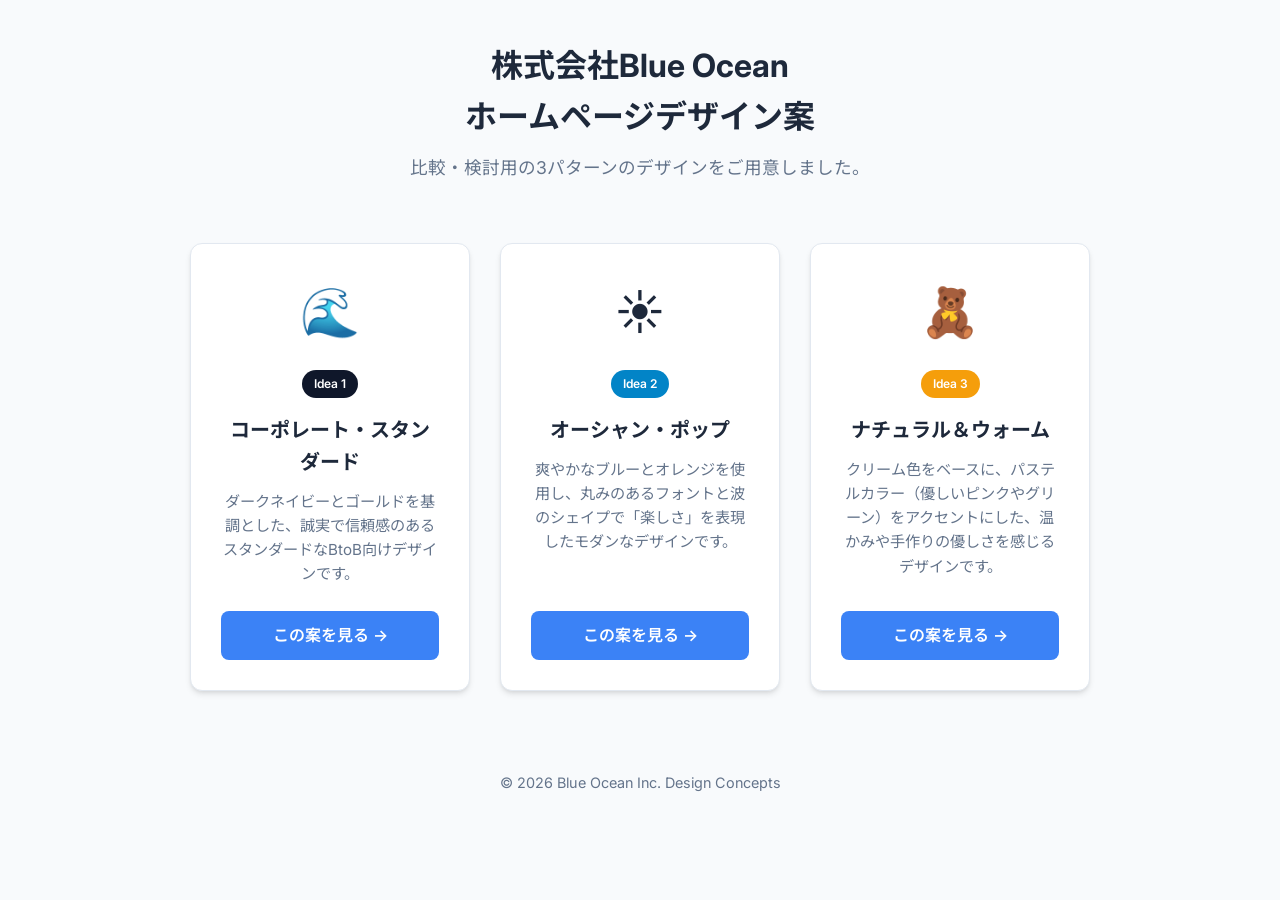
==== index.html @ 71fb593a "Initial commit" ====
<!DOCTYPE html>
<html lang="ja">

<head>
    <meta charset="UTF-8">
    <meta name="viewport" content="width=device-width, initial-scale=1.0">
    <title>株式会社Blue Ocean ホームページデザイン案</title>
    <link rel="preconnect" href="https://fonts.googleapis.com">
    <link rel="preconnect" href="https://fonts.gstatic.com" crossorigin>
    <link
        href="https://fonts.googleapis.com/css2?family=Inter:wght@400;600;700&family=Noto+Sans+JP:wght@400;600;700&display=swap"
        rel="stylesheet">
    <style>
        :root {
            --primary: #1e293b;
            --secondary: #64748b;
            --accent: #3b82f6;
            --bg: #f8fafc;
            --card-bg: #ffffff;
        }

        * {
            box-sizing: border-box;
            margin: 0;
            padding: 0;
        }

        body {
            font-family: 'Inter', 'Noto Sans JP', sans-serif;
            background-color: var(--bg);
            color: var(--primary);
            line-height: 1.6;
            padding: 40px 20px;
        }

        .container {
            max-width: 900px;
            margin: 0 auto;
        }

        header {
            text-align: center;
            margin-bottom: 60px;
        }

        h1 {
            font-size: 2rem;
            font-weight: 700;
            color: var(--primary);
            margin-bottom: 12px;
        }

        p.subtitle {
            color: var(--secondary);
            font-size: 1.1rem;
        }

        .grid {
            display: grid;
            grid-template-columns: repeat(auto-fit, minmax(280px, 1fr));
            gap: 30px;
        }

        .card {
            background: var(--card-bg);
            border-radius: 12px;
            padding: 30px;
            text-align: center;
            box-shadow: 0 4px 6px -1px rgba(0, 0, 0, 0.1), 0 2px 4px -2px rgba(0, 0, 0, 0.1);
            transition: transform 0.2s, box-shadow 0.2s;
            border: 1px solid #e2e8f0;
            display: flex;
            flex-direction: column;
            height: 100%;
        }

        .card:hover {
            transform: translateY(-5px);
            box-shadow: 0 10px 15px -3px rgba(0, 0, 0, 0.1), 0 4px 6px -4px rgba(0, 0, 0, 0.1);
            border-color: #cbd5e1;
        }

        .card-icon {
            font-size: 3rem;
            margin-bottom: 20px;
        }

        .card-title {
            font-size: 1.25rem;
            font-weight: 700;
            margin-bottom: 12px;
        }

        .card-desc {
            color: var(--secondary);
            font-size: 0.95rem;
            margin-bottom: 24px;
            flex-grow: 1;
        }

        .btn {
            display: inline-block;
            width: 100%;
            background-color: var(--accent);
            color: white;
            text-decoration: none;
            padding: 12px 20px;
            border-radius: 8px;
            font-weight: 600;
            transition: background-color 0.2s;
        }

        .btn:hover {
            background-color: #2563eb;
        }

        .badge {
            display: inline-block;
            padding: 4px 12px;
            border-radius: 100px;
            font-size: 0.75rem;
            font-weight: 600;
            color: white;
            margin-bottom: 16px;
        }

        .badge-idea1 {
            background-color: #0f172a;
        }

        .badge-idea2 {
            background-color: #0284c7;
        }

        .badge-idea3 {
            background-color: #f59e0b;
        }

        footer {
            text-align: center;
            margin-top: 80px;
            color: var(--secondary);
            font-size: 0.9rem;
        }
    </style>
</head>

<body>

    <div class="container">
        <header>
            <h1>株式会社Blue Ocean<br>ホームページデザイン案</h1>
            <p class="subtitle">比較・検討用の3パターンのデザインをご用意しました。</p>
        </header>

        <div class="grid">
            <!-- Idea 1 -->
            <div class="card">
                <div class="card-icon">🌊</div>
                <div><span class="badge badge-idea1">Idea 1</span></div>
                <h2 class="card-title">コーポレート・スタンダード</h2>
                <p class="card-desc">ダークネイビーとゴールドを基調とした、誠実で信頼感のあるスタンダードなBtoB向けデザインです。</p>
                <a href="idea1/index.html" class="btn" target="_blank" rel="noopener noreferrer">この案を見る &rarr;</a>
            </div>

            <!-- Idea 2 -->
            <div class="card">
                <div class="card-icon">☀️</div>
                <div><span class="badge badge-idea2">Idea 2</span></div>
                <h2 class="card-title">オーシャン・ポップ</h2>
                <p class="card-desc">爽やかなブルーとオレンジを使用し、丸みのあるフォントと波のシェイプで「楽しさ」を表現したモダンなデザインです。</p>
                <a href="idea2/index.html" class="btn" target="_blank" rel="noopener noreferrer">この案を見る &rarr;</a>
            </div>

            <!-- Idea 3 -->
            <div class="card">
                <div class="card-icon">🧸</div>
                <div><span class="badge badge-idea3">Idea 3</span></div>
                <h2 class="card-title">ナチュラル＆ウォーム</h2>
                <p class="card-desc">クリーム色をベースに、パステルカラー（優しいピンクやグリーン）をアクセントにした、温かみや手作りの優しさを感じるデザインです。</p>
                <a href="idea3/index.html" class="btn" target="_blank" rel="noopener noreferrer">この案を見る &rarr;</a>
            </div>
        </div>

        <footer>
            <p>&copy; 2026 Blue Ocean Inc. Design Concepts</p>
        </footer>
    </div>

</body>

</html>
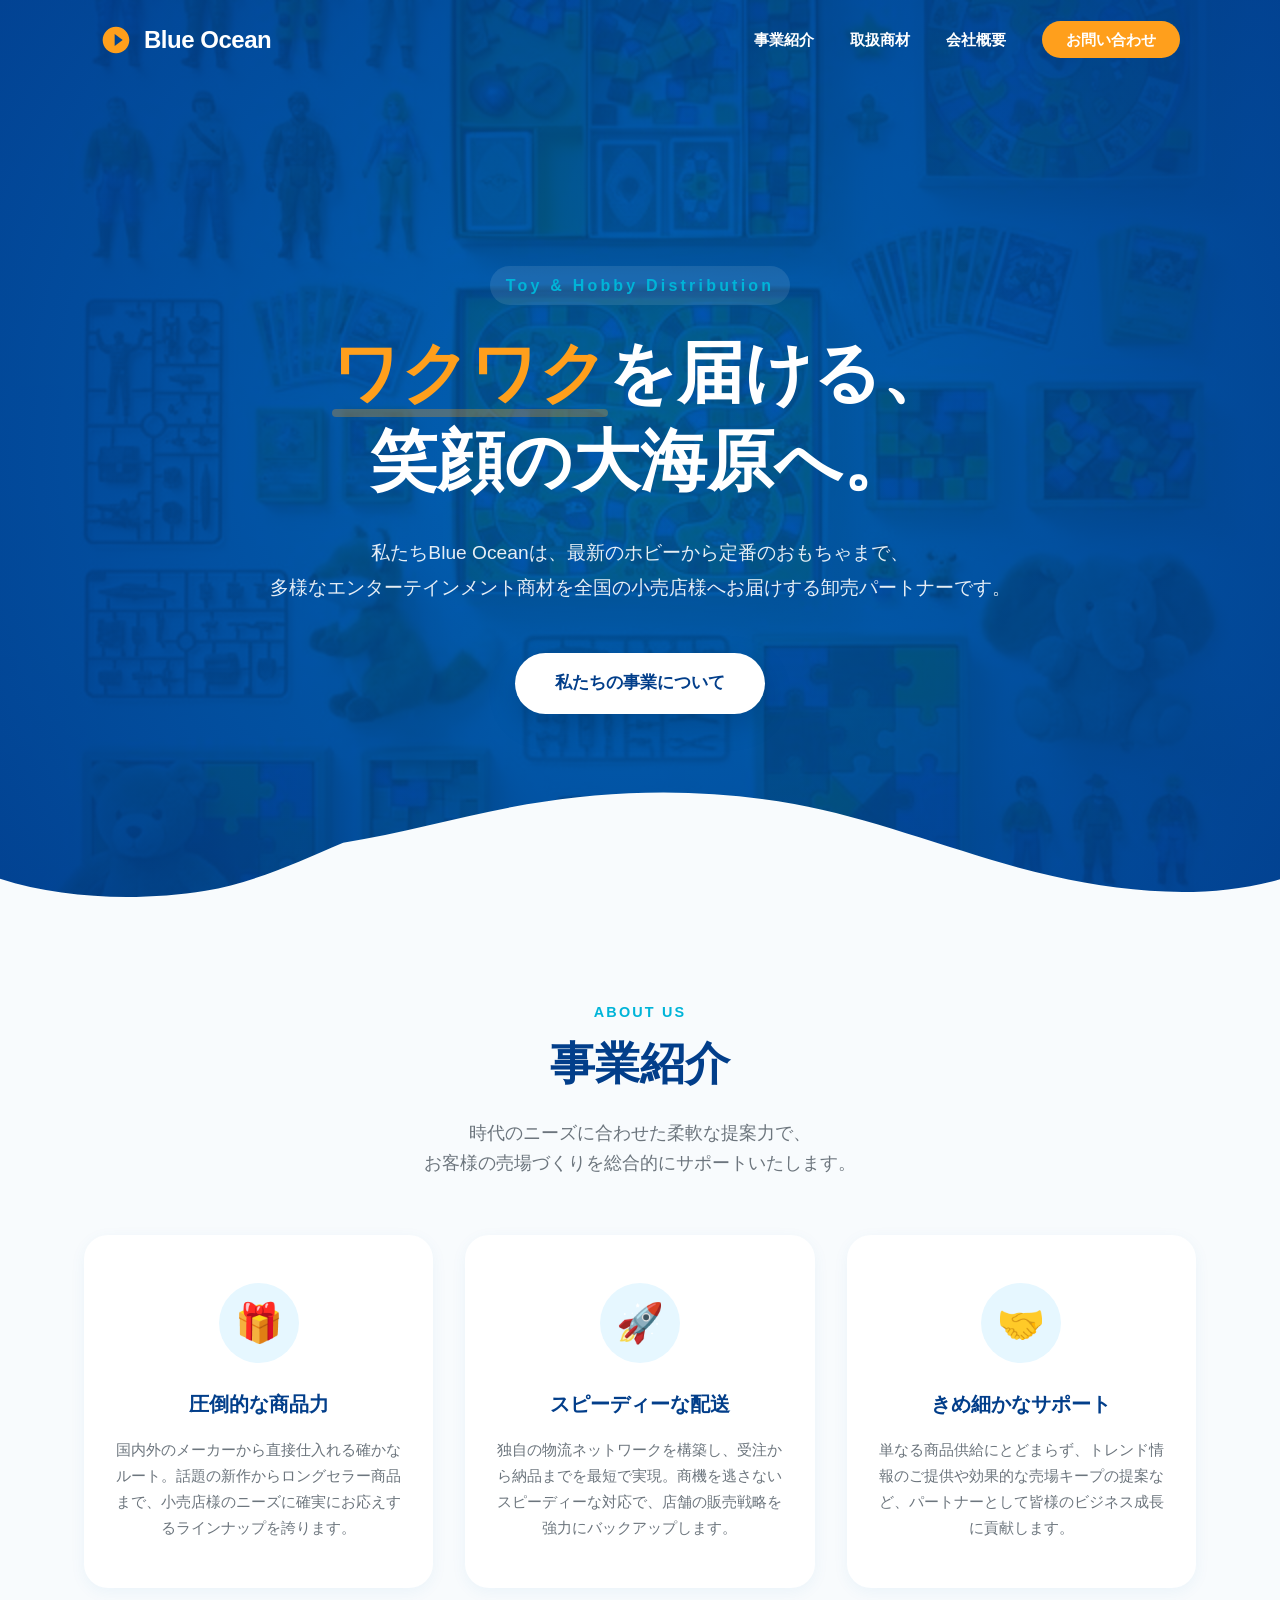
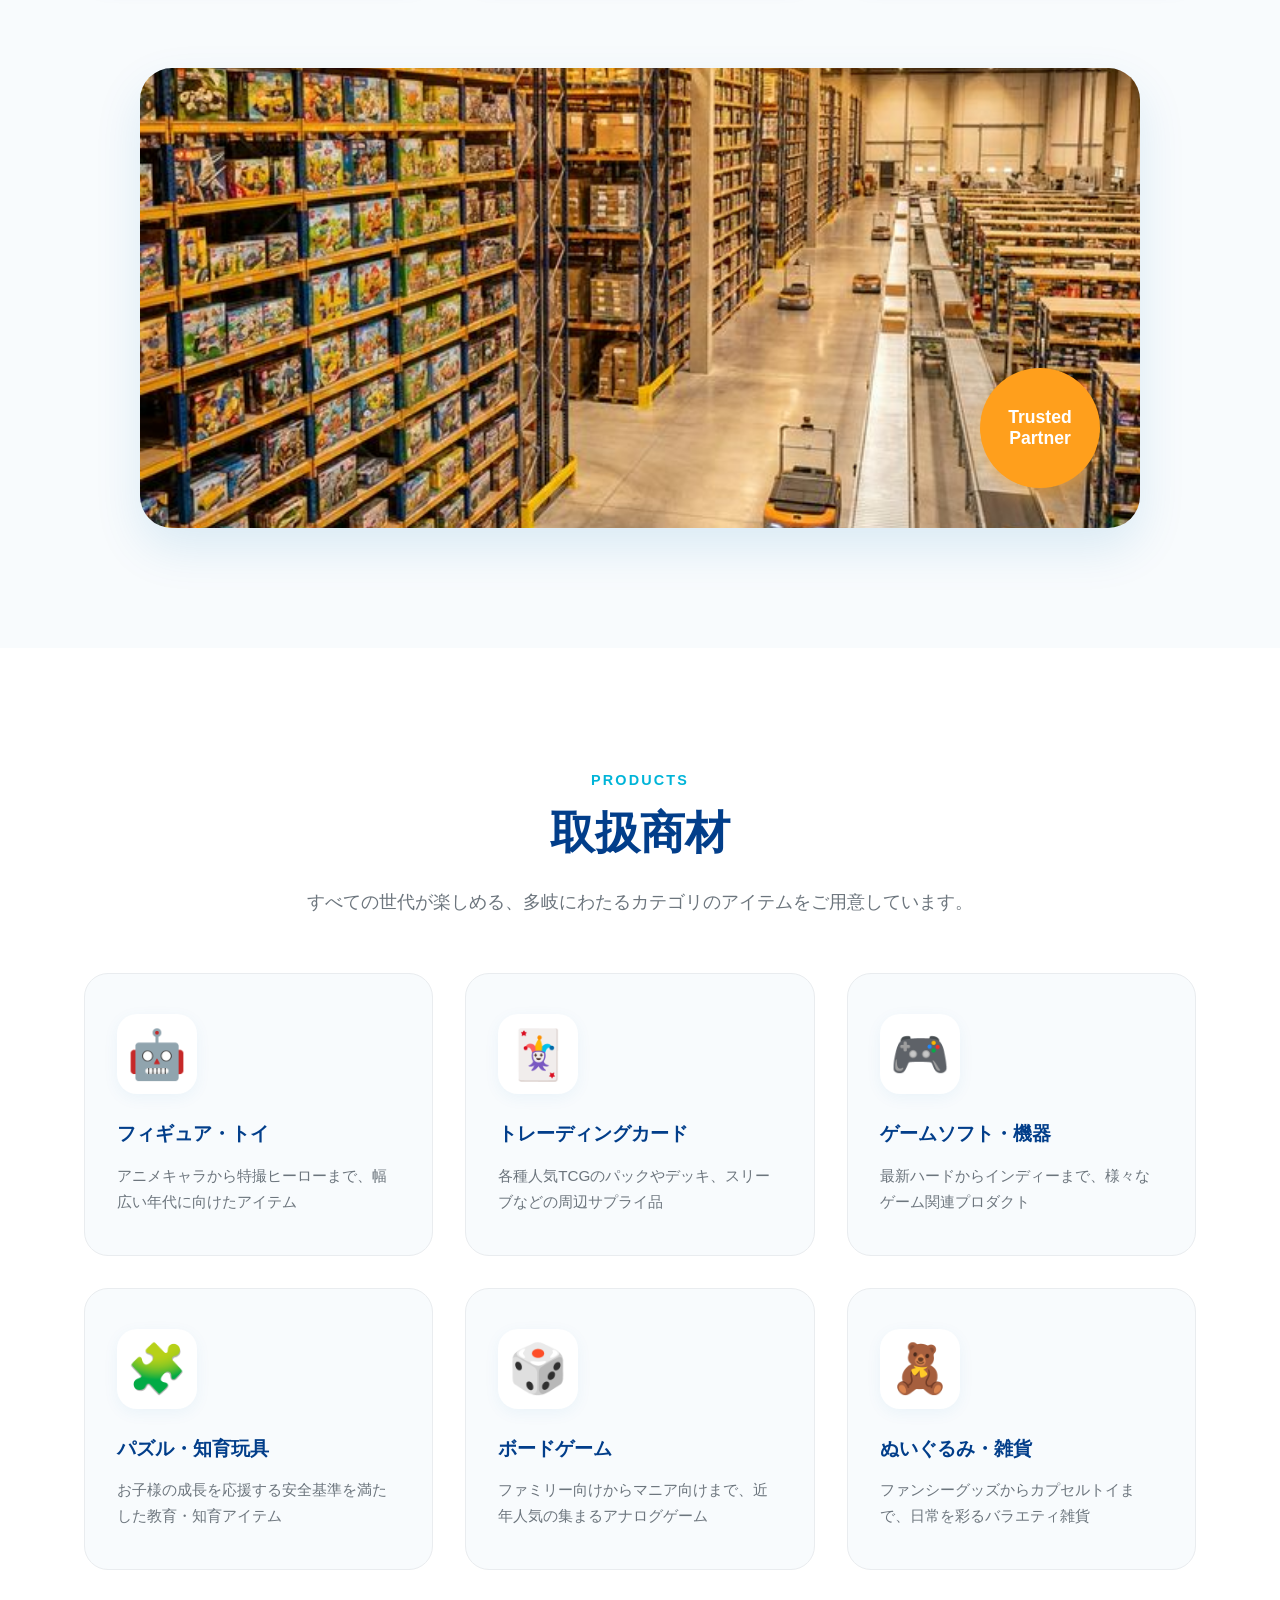
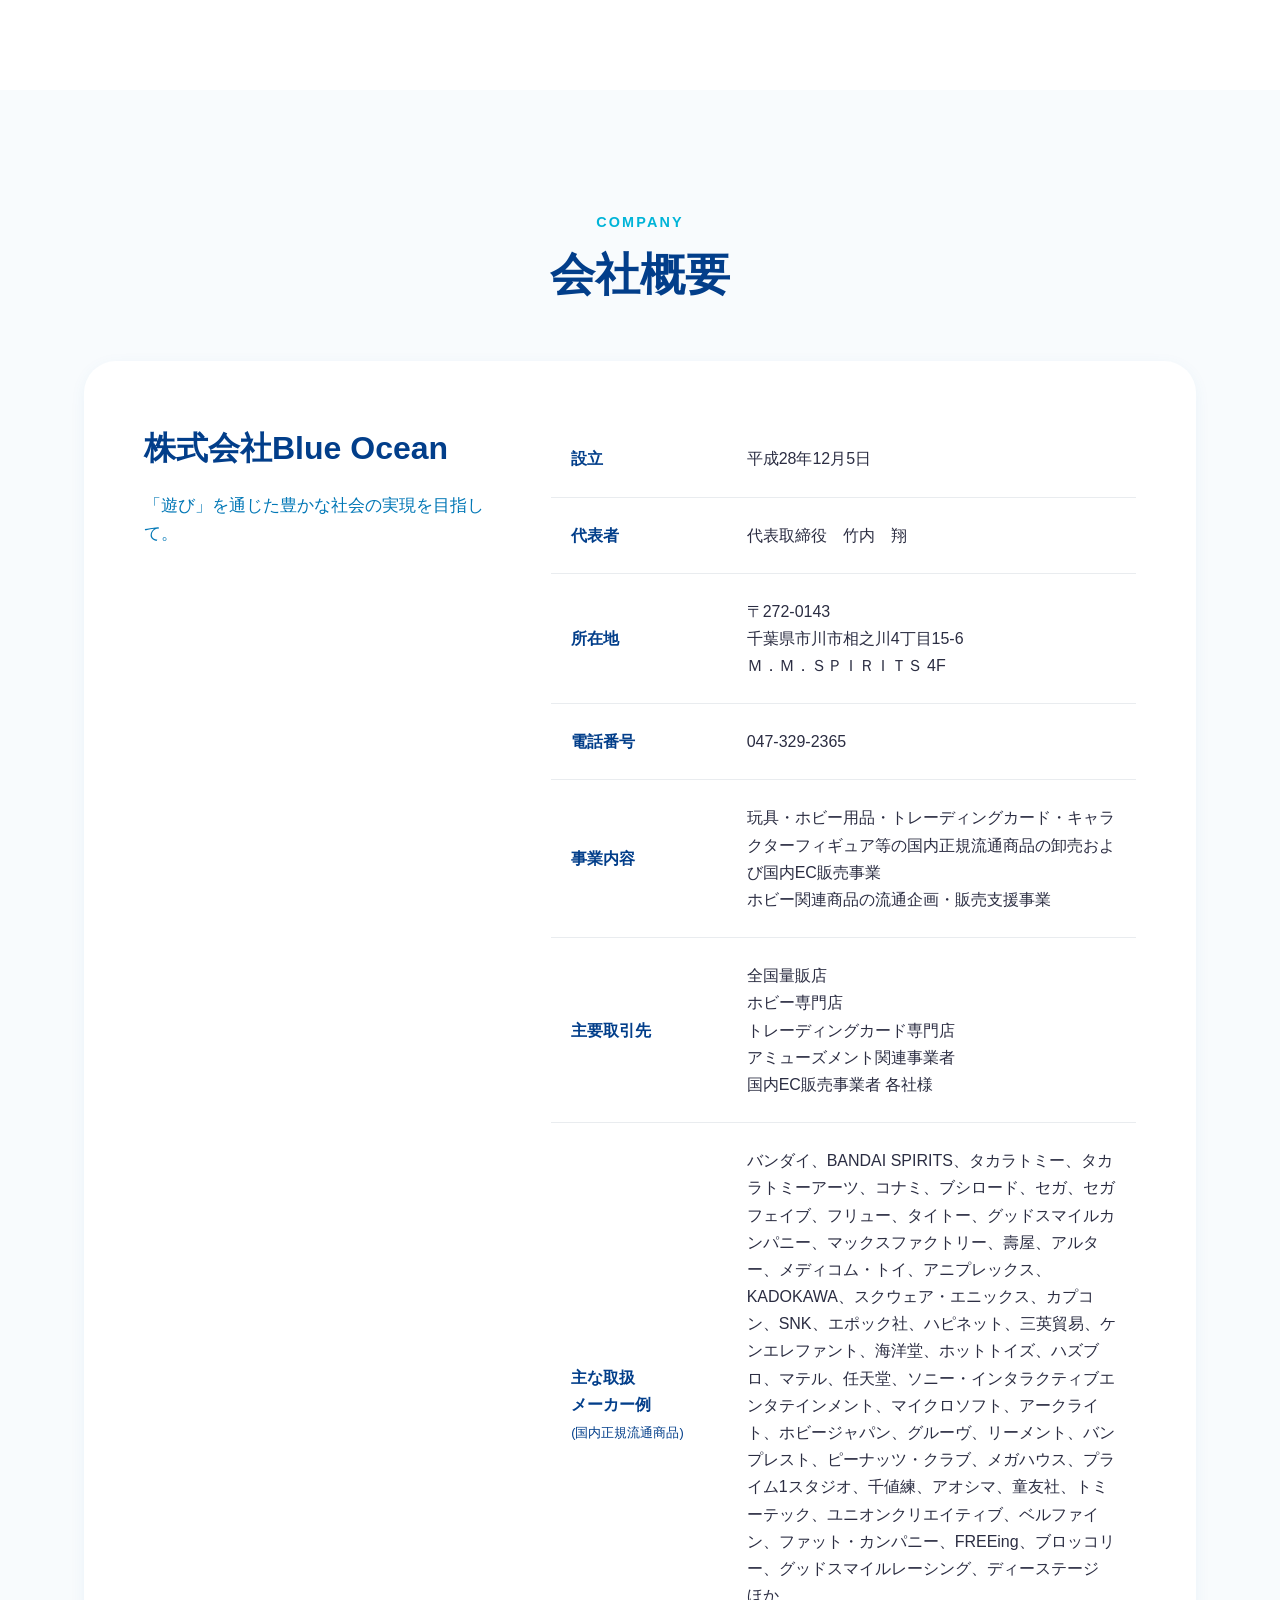
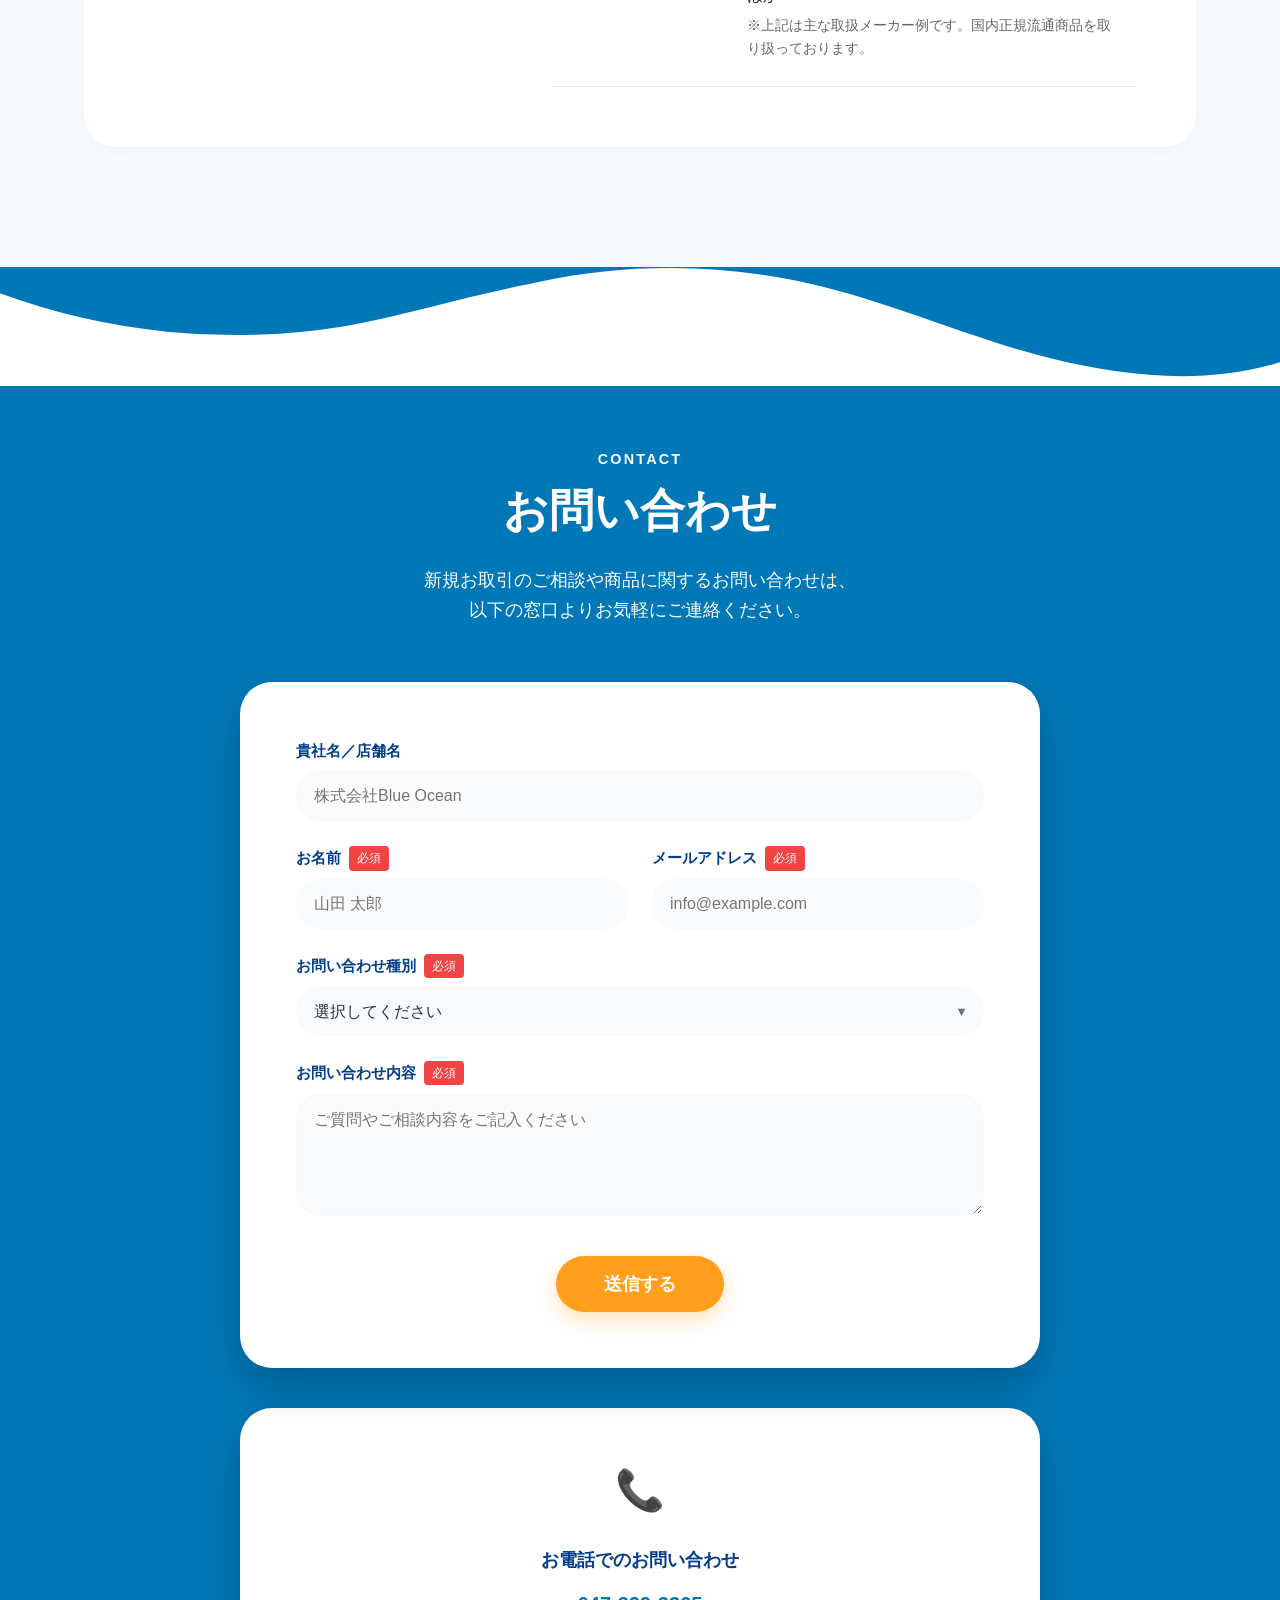
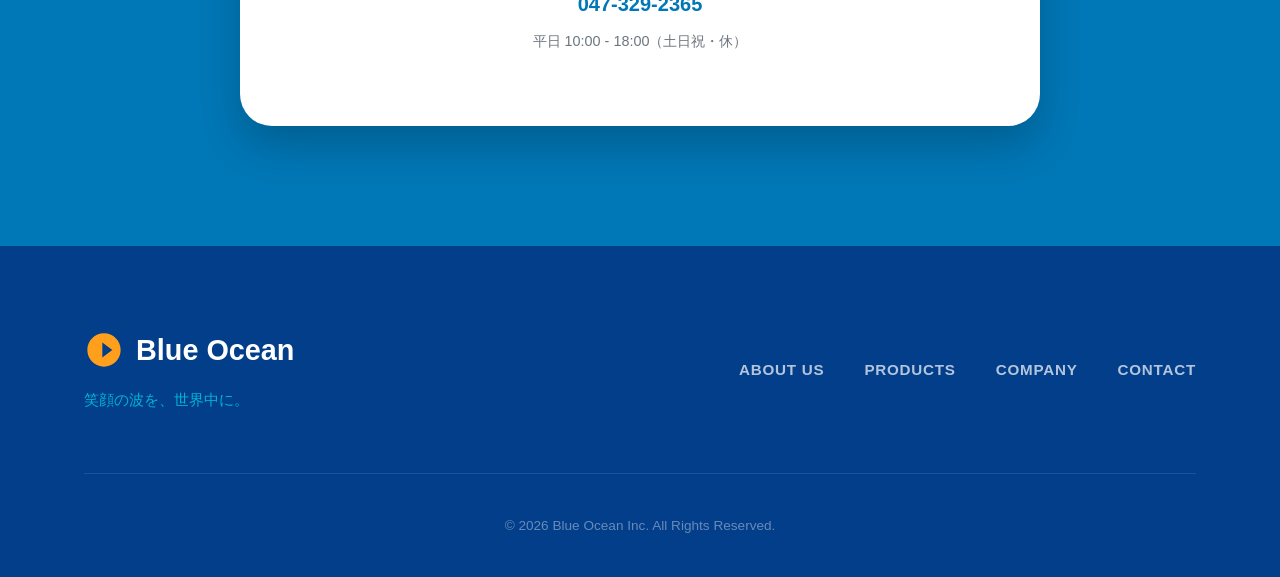
==== commit 491f4e9b: "Update homepage with idea2 design, company info, contact form, and SEO" ====
--- a/index.html
+++ b/index.html
@@ -4,188 +4,453 @@
 <head>
     <meta charset="UTF-8">
     <meta name="viewport" content="width=device-width, initial-scale=1.0">
-    <title>株式会社Blue Ocean ホームページデザイン案</title>
+    <title>株式会社Blue Ocean｜おもちゃ・ホビー・トレーディングカードの卸売事業</title>
+    <meta name="description"
+        content="株式会社Blue Oceanはおもちゃ、ホビー用品、キャラクターフィギュア、トレーディングカードの国内正規流通商品の卸売およびEC販売事業を展開しています。全国の量販店・専門店様へ多種多様なエンターテインメント商材をお届けします。">
+    <!-- OGP Tags -->
+    <meta property="og:title" content="株式会社Blue Ocean｜おもちゃ・ホビー商材の卸売">
+    <meta property="og:description" content="おもちゃ・ホビー・トレーディングカードの国内正規流通商品の卸売およびEC販売事業を展開。全国のお客様へ多様なエンタメ商材をお届けします。">
+    <meta property="og:type" content="website">
+    <meta property="og:url" content="https://www.blueocean-toy.co.jp/">
+    <meta property="og:image" content="https://www.blueocean-toy.co.jp/images/ogp-image.jpg">
+    <meta property="og:site_name" content="株式会社Blue Ocean">
+    <!-- Twitter Card -->
+    <meta name="twitter:card" content="summary_large_image">
+    <!-- Favicon -->
+    <link rel="icon" href="/favicon.ico">
+    <link rel="apple-touch-icon" href="/apple-touch-icon.png">
     <link rel="preconnect" href="https://fonts.googleapis.com">
     <link rel="preconnect" href="https://fonts.gstatic.com" crossorigin>
     <link
-        href="https://fonts.googleapis.com/css2?family=Inter:wght@400;600;700&family=Noto+Sans+JP:wght@400;600;700&display=swap"
+        href="https://fonts.googleapis.com/css2?family=M+PLUS+Rounded+1c:wght@400;500;700;800&family=Quicksand:wght@500;600;700&display=swap"
         rel="stylesheet">
-    <style>
-        :root {
-            --primary: #1e293b;
-            --secondary: #64748b;
-            --accent: #3b82f6;
-            --bg: #f8fafc;
-            --card-bg: #ffffff;
-        }
-
-        * {
-            box-sizing: border-box;
-            margin: 0;
-            padding: 0;
-        }
-
-        body {
-            font-family: 'Inter', 'Noto Sans JP', sans-serif;
-            background-color: var(--bg);
-            color: var(--primary);
-            line-height: 1.6;
-            padding: 40px 20px;
-        }
-
-        .container {
-            max-width: 900px;
-            margin: 0 auto;
-        }
-
-        header {
-            text-align: center;
-            margin-bottom: 60px;
-        }
-
-        h1 {
-            font-size: 2rem;
-            font-weight: 700;
-            color: var(--primary);
-            margin-bottom: 12px;
-        }
-
-        p.subtitle {
-            color: var(--secondary);
-            font-size: 1.1rem;
-        }
-
-        .grid {
-            display: grid;
-            grid-template-columns: repeat(auto-fit, minmax(280px, 1fr));
-            gap: 30px;
-        }
-
-        .card {
-            background: var(--card-bg);
-            border-radius: 12px;
-            padding: 30px;
-            text-align: center;
-            box-shadow: 0 4px 6px -1px rgba(0, 0, 0, 0.1), 0 2px 4px -2px rgba(0, 0, 0, 0.1);
-            transition: transform 0.2s, box-shadow 0.2s;
-            border: 1px solid #e2e8f0;
-            display: flex;
-            flex-direction: column;
-            height: 100%;
-        }
-
-        .card:hover {
-            transform: translateY(-5px);
-            box-shadow: 0 10px 15px -3px rgba(0, 0, 0, 0.1), 0 4px 6px -4px rgba(0, 0, 0, 0.1);
-            border-color: #cbd5e1;
-        }
-
-        .card-icon {
-            font-size: 3rem;
-            margin-bottom: 20px;
-        }
-
-        .card-title {
-            font-size: 1.25rem;
-            font-weight: 700;
-            margin-bottom: 12px;
-        }
-
-        .card-desc {
-            color: var(--secondary);
-            font-size: 0.95rem;
-            margin-bottom: 24px;
-            flex-grow: 1;
-        }
-
-        .btn {
-            display: inline-block;
-            width: 100%;
-            background-color: var(--accent);
-            color: white;
-            text-decoration: none;
-            padding: 12px 20px;
-            border-radius: 8px;
-            font-weight: 600;
-            transition: background-color 0.2s;
-        }
-
-        .btn:hover {
-            background-color: #2563eb;
-        }
-
-        .badge {
-            display: inline-block;
-            padding: 4px 12px;
-            border-radius: 100px;
-            font-size: 0.75rem;
-            font-weight: 600;
-            color: white;
-            margin-bottom: 16px;
-        }
-
-        .badge-idea1 {
-            background-color: #0f172a;
-        }
-
-        .badge-idea2 {
-            background-color: #0284c7;
-        }
-
-        .badge-idea3 {
-            background-color: #f59e0b;
-        }
-
-        footer {
-            text-align: center;
-            margin-top: 80px;
-            color: var(--secondary);
-            font-size: 0.9rem;
-        }
-    </style>
+    <link rel="stylesheet" href="style.css">
 </head>
 
 <body>
 
-    <div class="container">
-        <header>
-            <h1>株式会社Blue Ocean<br>ホームページデザイン案</h1>
-            <p class="subtitle">比較・検討用の3パターンのデザインをご用意しました。</p>
-        </header>
-
-        <div class="grid">
-            <!-- Idea 1 -->
-            <div class="card">
-                <div class="card-icon">🌊</div>
-                <div><span class="badge badge-idea1">Idea 1</span></div>
-                <h2 class="card-title">コーポレート・スタンダード</h2>
-                <p class="card-desc">ダークネイビーとゴールドを基調とした、誠実で信頼感のあるスタンダードなBtoB向けデザインです。</p>
-                <a href="idea1/index.html" class="btn" target="_blank" rel="noopener noreferrer">この案を見る &rarr;</a>
-            </div>
-
-            <!-- Idea 2 -->
-            <div class="card">
-                <div class="card-icon">☀️</div>
-                <div><span class="badge badge-idea2">Idea 2</span></div>
-                <h2 class="card-title">オーシャン・ポップ</h2>
-                <p class="card-desc">爽やかなブルーとオレンジを使用し、丸みのあるフォントと波のシェイプで「楽しさ」を表現したモダンなデザインです。</p>
-                <a href="idea2/index.html" class="btn" target="_blank" rel="noopener noreferrer">この案を見る &rarr;</a>
-            </div>
-
-            <!-- Idea 3 -->
-            <div class="card">
-                <div class="card-icon">🧸</div>
-                <div><span class="badge badge-idea3">Idea 3</span></div>
-                <h2 class="card-title">ナチュラル＆ウォーム</h2>
-                <p class="card-desc">クリーム色をベースに、パステルカラー（優しいピンクやグリーン）をアクセントにした、温かみや手作りの優しさを感じるデザインです。</p>
-                <a href="idea3/index.html" class="btn" target="_blank" rel="noopener noreferrer">この案を見る &rarr;</a>
-            </div>
-        </div>
-
-        <footer>
-            <p>&copy; 2026 Blue Ocean Inc. Design Concepts</p>
-        </footer>
-    </div>
+    <!-- ========== HEADER ========== -->
+    <header class="header" id="header">
+        <div class="header__inner">
+            <a href="#" class="header__logo">
+                <div class="header__logo-icon">
+                    <svg viewBox="0 0 24 24" fill="currentColor" xmlns="http://www.w3.org/2000/svg">
+                        <path
+                            d="M12 2C6.48 2 2 6.48 2 12c0 5.52 4.48 10 10 10s10-4.48 10-10C22 6.48 17.52 2 12 2zm-1 14.5v-9l6 4.5-6 4.5z" />
+                    </svg>
+                </div>
+                <span class="header__logo-text">Blue Ocean</span>
+            </a>
+            <nav class="header__nav" id="globalNav">
+                <ul class="header__nav-list">
+                    <li><a href="#about" class="header__nav-link">事業紹介</a></li>
+                    <li><a href="#products" class="header__nav-link">取扱商材</a></li>
+                    <li><a href="#company" class="header__nav-link">会社概要</a></li>
+                    <li><a href="#contact" class="header__nav-link header__nav-link--cta">お問い合わせ</a></li>
+                </ul>
+            </nav>
+            <button class="header__hamburger" id="hamburgerBtn" aria-label="メニューを開く">
+                <span></span><span></span><span></span>
+            </button>
+        </div>
+    </header>
+
+    <!-- ========== HERO ========== -->
+    <section class="hero" id="hero">
+        <div class="hero__bg-wrap">
+            <img src="images/hero.png" alt="おもちゃやホビー商品が並ぶ、ワクワクを届けるBlue Oceanの事業イメージ" class="hero__bg" loading="eager">
+            <div class="hero__overlay"></div>
+        </div>
+
+        <div class="hero__content">
+            <p class="hero__sub">Toy &amp; Hobby Distribution</p>
+            <h1 class="hero__title">
+                <span class="text-highlight">ワクワク</span>を届ける、<br class="sp-hide">
+                笑顔の大海原へ。
+            </h1>
+            <p class="hero__desc">
+                私たちBlue Oceanは、最新のホビーから定番のおもちゃまで、<br class="sp-hide">
+                多様なエンターテインメント商材を全国の小売店様へお届けする卸売パートナーです。
+            </p>
+            <a href="#about" class="hero__btn">私たちの事業について</a>
+        </div>
+
+        <!-- Wave divider at bottom of hero -->
+        <div class="hero__wave">
+            <svg data-name="Layer 1" xmlns="http://www.w3.org/2000/svg" viewBox="0 0 1200 120"
+                preserveAspectRatio="none">
+                <path
+                    d="M321.39,56.44c58-10.79,114.16-30.13,172-41.86,82.39-16.72,168.19-17.73,250.45-.39C823.78,31,906.67,72,985.66,92.83c70.05,18.48,146.53,26.09,214.34,3V120H0V95.8C59.71,118.06,130.83,120.34,192.51,108.8,236.4,100.58,280.93,76.65,321.39,56.44Z"
+                    fill="#f8fbfd"></path>
+            </svg>
+        </div>
+    </section>
+
+    <!-- ========== ABOUT ========== -->
+    <section class="about" id="about">
+        <div class="container">
+            <div class="section-header fade-in">
+                <p class="section-label">ABOUT US</p>
+                <h2 class="section-title">事業紹介</h2>
+                <p class="section-lead">
+                    時代のニーズに合わせた柔軟な提案力で、<br>
+                    お客様の売場づくりを総合的にサポートいたします。
+                </p>
+            </div>
+
+            <div class="about__grid">
+                <div class="about__card fade-in">
+                    <div class="about__card-icon-wrap">
+                        <div class="about__card-icon">🎁</div>
+                    </div>
+                    <h3 class="about__card-title">圧倒的な商品力</h3>
+                    <p class="about__card-text">国内外のメーカーから直接仕入れる確かなルート。話題の新作からロングセラー商品まで、小売店様のニーズに確実にお応えするラインナップを誇ります。
+                    </p>
+                </div>
+
+                <div class="about__card fade-in">
+                    <div class="about__card-icon-wrap">
+                        <div class="about__card-icon">🚀</div>
+                    </div>
+                    <h3 class="about__card-title">スピーディーな配送</h3>
+                    <p class="about__card-text">独自の物流ネットワークを構築し、受注から納品までを最短で実現。商機を逃さないスピーディーな対応で、店舗の販売戦略を強力にバックアップします。
+                    </p>
+                </div>
+
+                <div class="about__card fade-in">
+                    <div class="about__card-icon-wrap">
+                        <div class="about__card-icon">🤝</div>
+                    </div>
+                    <h3 class="about__card-title">きめ細かなサポート</h3>
+                    <p class="about__card-text">単なる商品供給にとどまらず、トレンド情報のご提供や効果的な売場キープの提案など、パートナーとして皆様のビジネス成長に貢献します。</p>
+                </div>
+            </div>
+
+            <div class="about__visual fade-in">
+                <img src="images/about.png" alt="全国の小売店様へスピーディーにエンタメ商材をお届けするBlue Oceanの流通インフラとサポート体制" loading="lazy">
+                <div class="about__visual-badge">
+                    <span>Trusted<br>Partner</span>
+                </div>
+            </div>
+        </div>
+    </section>
+
+    <!-- ========== PRODUCTS ========== -->
+    <section class="products" id="products">
+        <div class="container">
+            <div class="section-header fade-in">
+                <p class="section-label">PRODUCTS</p>
+                <h2 class="section-title">取扱商材</h2>
+                <p class="section-lead">
+                    すべての世代が楽しめる、多岐にわたるカテゴリのアイテムをご用意しています。
+                </p>
+            </div>
+
+            <div class="products__grid">
+                <!-- 1 -->
+                <div class="products__card fade-in">
+                    <div class="products__card-head">
+                        <div class="products__card-emoji">🤖</div>
+                    </div>
+                    <div class="products__card-body">
+                        <h3 class="products__card-title">フィギュア・トイ</h3>
+                        <p class="products__card-text">アニメキャラから特撮ヒーローまで、幅広い年代に向けたアイテム</p>
+                    </div>
+                </div>
+                <!-- 2 -->
+                <div class="products__card fade-in">
+                    <div class="products__card-head">
+                        <div class="products__card-emoji">🃏</div>
+                    </div>
+                    <div class="products__card-body">
+                        <h3 class="products__card-title">トレーディングカード</h3>
+                        <p class="products__card-text">各種人気TCGのパックやデッキ、スリーブなどの周辺サプライ品</p>
+                    </div>
+                </div>
+                <!-- 3 -->
+                <div class="products__card fade-in">
+                    <div class="products__card-head">
+                        <div class="products__card-emoji">🎮</div>
+                    </div>
+                    <div class="products__card-body">
+                        <h3 class="products__card-title">ゲームソフト・機器</h3>
+                        <p class="products__card-text">最新ハードからインディーまで、様々なゲーム関連プロダクト</p>
+                    </div>
+                </div>
+                <!-- 4 -->
+                <div class="products__card fade-in">
+                    <div class="products__card-head">
+                        <div class="products__card-emoji">🧩</div>
+                    </div>
+                    <div class="products__card-body">
+                        <h3 class="products__card-title">パズル・知育玩具</h3>
+                        <p class="products__card-text">お子様の成長を応援する安全基準を満たした教育・知育アイテム</p>
+                    </div>
+                </div>
+                <!-- 5 -->
+                <div class="products__card fade-in">
+                    <div class="products__card-head">
+                        <div class="products__card-emoji">🎲</div>
+                    </div>
+                    <div class="products__card-body">
+                        <h3 class="products__card-title">ボードゲーム</h3>
+                        <p class="products__card-text">ファミリー向けからマニア向けまで、近年人気の集まるアナログゲーム</p>
+                    </div>
+                </div>
+                <!-- 6 -->
+                <div class="products__card fade-in">
+                    <div class="products__card-head">
+                        <div class="products__card-emoji">🧸</div>
+                    </div>
+                    <div class="products__card-body">
+                        <h3 class="products__card-title">ぬいぐるみ・雑貨</h3>
+                        <p class="products__card-text">ファンシーグッズからカプセルトイまで、日常を彩るバラエティ雑貨</p>
+                    </div>
+                </div>
+            </div>
+        </div>
+    </section>
+
+    <!-- ========== COMPANY ========== -->
+    <section class="company" id="company">
+        <div class="container">
+            <div class="section-header fade-in">
+                <p class="section-label">COMPANY</p>
+                <h2 class="section-title">会社概要</h2>
+            </div>
+
+            <div class="company__inner fade-in">
+                <div class="company__info">
+                    <h3 class="company__name">株式会社Blue Ocean</h3>
+                    <p class="company__desc">「遊び」を通じた豊かな社会の実現を目指して。</p>
+                </div>
+                <div class="company__table-wrap">
+                    <table class="company__table">
+                        <tbody>
+                            <tr>
+                                <th>設立</th>
+                                <td>平成28年12月5日</td>
+                            </tr>
+                            <tr>
+                                <th>代表者</th>
+                                <td>代表取締役　竹内　翔</td>
+                            </tr>
+                            <tr>
+                                <th>所在地</th>
+                                <td>〒272-0143<br>千葉県市川市相之川4丁目15-6<br>Ｍ．Ｍ．ＳＰＩＲＩＴＳ 4F</td>
+                            </tr>
+                            <tr>
+                                <th>電話番号</th>
+                                <td>047-329-2365</td>
+                            </tr>
+                            <tr>
+                                <th>事業内容</th>
+                                <td>
+                                    玩具・ホビー用品・トレーディングカード・キャラクターフィギュア等の国内正規流通商品の卸売および国内EC販売事業<br>
+                                    ホビー関連商品の流通企画・販売支援事業
+                                </td>
+                            </tr>
+                            <tr>
+                                <th>主要取引先</th>
+                                <td>
+                                    全国量販店<br>
+                                    ホビー専門店<br>
+                                    トレーディングカード専門店<br>
+                                    アミューズメント関連事業者<br>
+                                    国内EC販売事業者 各社様
+                                </td>
+                            </tr>
+                            <tr>
+                                <th>主な取扱<br>メーカー例<br><span
+                                        style="font-size: 0.8em; font-weight: normal;">(国内正規流通商品)</span></th>
+                                <td>
+                                    バンダイ、BANDAI SPIRITS、タカラトミー、タカラトミーアーツ、コナミ、ブシロード、セガ、セガ
+                                    フェイブ、フリュー、タイトー、グッドスマイルカンパニー、マックスファクトリー、壽屋、アルター、メディコム・トイ、アニプレックス、KADOKAWA、スクウェア・エニックス、カプコン、SNK、エポック社、ハピネット、三英貿易、ケンエレファント、海洋堂、ホットトイズ、ハズブロ、マテル、任天堂、ソニー・インタラクティブエンタテインメント、マイクロソフト、アークライト、ホビージャパン、グルーヴ、リーメント、バンプレスト、ピーナッツ・クラブ、メガハウス、プライム1スタジオ、千値練、アオシマ、童友社、トミーテック、ユニオンクリエイティブ、ベルファイン、ファット・カンパニー、FREEing、ブロッコリー、グッドスマイルレーシング、ディーステージ
+                                    ほか<br>
+                                    <span
+                                        style="font-size: 0.85em; color: #666; display: inline-block; margin-top: 5px;">※上記は主な取扱メーカー例です。国内正規流通商品を取り扱っております。</span>
+                                </td>
+                            </tr>
+                        </tbody>
+                    </table>
+                </div>
+            </div>
+        </div>
+    </section>
+
+    <!-- ========== CONTACT ========== -->
+    <section class="contact" id="contact">
+        <div class="contact__wave">
+            <svg data-name="Layer 1" xmlns="http://www.w3.org/2000/svg" viewBox="0 0 1200 120"
+                preserveAspectRatio="none">
+                <path
+                    d="M985.66,92.83C906.67,72,823.78,31,743.84,14.19c-82.26-17.34-168.06-16.33-250.45,4.39-57.84,11.73-114,31.07-172,41.86A600.21,600.21,0,0,1,0,27.35V120H1200V95.8C1132.19,118.92,1055.71,111.31,985.66,92.83Z"
+                    fill="#ffffff"></path>
+            </svg>
+        </div>
+
+        <div class="container contact__content">
+            <div class="section-header fade-in">
+                <p class="section-label section-label--white">CONTACT</p>
+                <h2 class="section-title section-title--white">お問い合わせ</h2>
+                <p class="section-lead section-lead--white">
+                    新規お取引のご相談や商品に関するお問い合わせは、<br>
+                    以下の窓口よりお気軽にご連絡ください。
+                </p>
+            </div>
+
+            <div class="contact__grid-phone fade-in">
+                <div class="contact__form-wrap fade-in">
+                    <form action="#" method="POST" class="contact__form">
+                        <div class="contact__form-group">
+                            <label for="companyName">貴社名／店舗名</label>
+                            <input type="text" id="companyName" name="companyName" placeholder="株式会社Blue Ocean">
+                        </div>
+
+                        <div class="contact__form-row">
+                            <div class="contact__form-group">
+                                <label for="contactName">お名前 <span class="required">必須</span></label>
+                                <input type="text" id="contactName" name="contactName" placeholder="山田 太郎" required>
+                            </div>
+                            <div class="contact__form-group">
+                                <label for="contactEmail">メールアドレス <span class="required">必須</span></label>
+                                <input type="email" id="contactEmail" name="contactEmail" placeholder="info@example.com"
+                                    required>
+                            </div>
+                        </div>
+
+                        <div class="contact__form-group">
+                            <label for="contactType">お問い合わせ種別 <span class="required">必須</span></label>
+                            <div class="contact__form-select-wrap">
+                                <select id="contactType" name="contactType" required>
+                                    <option value="" hidden>選択してください</option>
+                                    <option value="新規お取引のご相談">新規お取引のご相談</option>
+                                    <option value="商品に関するお問い合わせ">商品に関するお問い合わせ</option>
+                                    <option value="その他">その他</option>
+                                </select>
+                            </div>
+                        </div>
+
+                        <div class="contact__form-group">
+                            <label for="contactMessage">お問い合わせ内容 <span class="required">必須</span></label>
+                            <textarea id="contactMessage" name="contactMessage" rows="5" placeholder="ご質問やご相談内容をご記入ください"
+                                required></textarea>
+                        </div>
+
+                        <div class="contact__form-submit">
+                            <button type="submit" class="contact__submit-btn">送信する</button>
+                        </div>
+                    </form>
+                </div>
+                <div class="contact__card">
+                    <div class="contact__card-icon">📞</div>
+                    <h3 class="contact__card-title">お電話でのお問い合わせ</h3>
+                    <p class="contact__card-text">047-329-2365</p>
+                    <p class="contact__card-note">平日 10:00 - 18:00（土日祝・休）</p>
+                </div>
+            </div>
+        </div>
+    </section>
+
+    <!-- ========== FOOTER ========== -->
+    <footer class="footer">
+        <div class="container">
+            <div class="footer__inner">
+                <div class="footer__brand">
+                    <a href="#" class="footer__logo">
+                        <svg viewBox="0 0 24 24" fill="currentColor" xmlns="http://www.w3.org/2000/svg">
+                            <path
+                                d="M12 2C6.48 2 2 6.48 2 12c0 5.52 4.48 10 10 10s10-4.48 10-10C22 6.48 17.52 2 12 2zm-1 14.5v-9l6 4.5-6 4.5z" />
+                        </svg>
+                        <span class="footer__logo-text">Blue Ocean</span>
+                    </a>
+                    <p class="footer__desc">笑顔の波を、世界中に。</p>
+                </div>
+
+                <ul class="footer__nav">
+                    <li><a href="#about">ABOUT US</a></li>
+                    <li><a href="#products">PRODUCTS</a></li>
+                    <li><a href="#company">COMPANY</a></li>
+                    <li><a href="#contact">CONTACT</a></li>
+                </ul>
+            </div>
+
+            <div class="footer__bottom">
+                <p class="footer__copy">&copy; 2026 Blue Ocean Inc. All Rights Reserved.</p>
+            </div>
+        </div>
+    </footer>
+
+    <!-- ========== SCRIPTS ========== -->
+    <script>
+        // --- Sticky & Transparent Header ---
+        const header = document.getElementById('header');
+
+        window.addEventListener('scroll', () => {
+            if (window.scrollY > 80) {
+                header.classList.add('is-scrolled');
+            } else {
+                header.classList.remove('is-scrolled');
+            }
+        });
+
+        // --- Hamburger Menu ---
+        const hamburgerBtn = document.getElementById('hamburgerBtn');
+        const globalNav = document.getElementById('globalNav');
+        const navLinks = document.querySelectorAll('.header__nav-link');
+
+        hamburgerBtn.addEventListener('click', () => {
+            hamburgerBtn.classList.toggle('is-active');
+            globalNav.classList.toggle('is-open');
+            document.body.classList.toggle('nav-open');
+        });
+
+        navLinks.forEach(link => {
+            link.addEventListener('click', () => {
+                hamburgerBtn.classList.remove('is-active');
+                globalNav.classList.remove('is-open');
+                document.body.classList.remove('nav-open');
+            });
+        });
+
+        // --- Smooth Scroll ---
+        document.querySelectorAll('a[href^="#"]').forEach(anchor => {
+            anchor.addEventListener('click', function (e) {
+                e.preventDefault();
+                const targetId = this.getAttribute('href');
+                if (targetId === '#') return;
+                const target = document.querySelector(targetId);
+                if (target) {
+                    const headerHeight = 80;
+                    const targetPosition = target.getBoundingClientRect().top + window.pageYOffset - headerHeight;
+                    window.scrollTo({
+                        top: targetPosition,
+                        behavior: 'smooth'
+                    });
+                }
+            });
+        });
+
+        // --- Intersection Observer for Animations ---
+        const observerOptions = {
+            root: null,
+            rootMargin: '0px 0px -50px 0px',
+            threshold: 0.15
+        };
+
+        const observer = new IntersectionObserver((entries, observer) => {
+            entries.forEach(entry => {
+                if (entry.isIntersecting) {
+                    entry.target.classList.add('is-visible');
+                    observer.unobserve(entry.target);
+                }
+            });
+        }, observerOptions);
+
+        document.querySelectorAll('.fade-in').forEach(el => {
+            observer.observe(el);
+        });
+    </script>
 
 </body>
 
--- a/style.css
+++ b/style.css
@@ -0,0 +1,1185 @@
+/* ============================================
+   [Theme]: Blue Ocean (Playful & Modern)
+   CSS Custom Properties 
+   ============================================ */
+:root {
+    /* Brand Colors */
+    --color-primary: #0077b6;
+    /* Ocean Blue */
+    --color-primary-dark: #023e8a;
+    --color-primary-light: #00b4d8;
+    --color-primary-bg: #e6f7ff;
+
+    --color-accent: #ff9f1c;
+    /* Sunny Orange */
+    --color-accent-hover: #f77f00;
+
+    /* UI Colors */
+    --color-bg-base: #f8fbfd;
+    /* Very light blue-ish white */
+    --color-white: #ffffff;
+    --color-text-main: #2b2d42;
+    --color-text-sub: #6c757d;
+    --color-border: #e9ecef;
+
+    /* Layout */
+    --max-width: 1160px;
+    --header-height: 80px;
+    --radius-sm: 12px;
+    --radius-md: 24px;
+    --radius-lg: 32px;
+
+    /* Typography */
+    --font-main: 'M PLUS Rounded 1c', 'Quicksand', 'Hiragino Maru Gothic ProN', sans-serif;
+    --font-en: 'Quicksand', sans-serif;
+
+    /* Shadows */
+    --shadow-sm: 0 4px 16px rgba(0, 119, 182, 0.06);
+    --shadow-md: 0 12px 32px rgba(0, 119, 182, 0.08);
+    --shadow-lg: 0 20px 48px rgba(0, 119, 182, 0.12);
+
+    --transition: 0.3s cubic-bezier(0.25, 0.8, 0.25, 1);
+}
+
+/* ============================================
+   Reset & Base
+   ============================================ */
+*,
+*::before,
+*::after {
+    margin: 0;
+    padding: 0;
+    box-sizing: border-box;
+}
+
+html {
+    font-size: 16px;
+    scroll-behavior: smooth;
+}
+
+body {
+    font-family: var(--font-main);
+    color: var(--color-text-main);
+    background-color: var(--color-bg-base);
+    line-height: 1.7;
+    overflow-x: hidden;
+}
+
+body.nav-open {
+    overflow: hidden;
+}
+
+img {
+    max-width: 100%;
+    height: auto;
+    display: block;
+}
+
+a {
+    text-decoration: none;
+    color: inherit;
+    transition: all var(--transition);
+}
+
+ul {
+    list-style: none;
+}
+
+.container {
+    max-width: var(--max-width);
+    margin: 0 auto;
+    padding: 0 24px;
+}
+
+/* ============================================
+   Animations (Fade In)
+   ============================================ */
+.fade-in {
+    opacity: 0;
+    transform: translateY(20px);
+    transition: opacity 0.8s ease, transform 0.8s ease;
+}
+
+.fade-in.is-visible {
+    opacity: 1;
+    transform: translateY(0);
+}
+
+.about__card.fade-in:nth-child(2) {
+    transition-delay: 0.1s;
+}
+
+.about__card.fade-in:nth-child(3) {
+    transition-delay: 0.2s;
+}
+
+.products__card.fade-in:nth-child(2) {
+    transition-delay: 0.1s;
+}
+
+.products__card.fade-in:nth-child(3) {
+    transition-delay: 0.15s;
+}
+
+.products__card.fade-in:nth-child(4) {
+    transition-delay: 0.2s;
+}
+
+.products__card.fade-in:nth-child(5) {
+    transition-delay: 0.25s;
+}
+
+.products__card.fade-in:nth-child(6) {
+    transition-delay: 0.3s;
+}
+
+/* ============================================
+   Typography Patterns
+   ============================================ */
+.section-header {
+    text-align: center;
+    margin-bottom: 56px;
+}
+
+.section-label {
+    font-family: var(--font-en);
+    font-size: 0.9rem;
+    font-weight: 700;
+    letter-spacing: 0.15em;
+    color: var(--color-primary-light);
+    margin-bottom: 8px;
+}
+
+.section-title {
+    font-size: clamp(1.8rem, 4vw, 2.8rem);
+    font-weight: 800;
+    color: var(--color-primary-dark);
+    margin-bottom: 24px;
+    line-height: 1.4;
+}
+
+.section-lead {
+    font-size: clamp(0.95rem, 2vw, 1.1rem);
+    color: var(--color-text-sub);
+    font-weight: 500;
+}
+
+.section-label--white,
+.section-title--white,
+.section-lead--white {
+    color: var(--color-white);
+}
+
+.text-highlight {
+    display: inline-block;
+    color: var(--color-accent);
+    position: relative;
+}
+
+.text-highlight::after {
+    content: '';
+    position: absolute;
+    bottom: 0px;
+    left: 0;
+    width: 100%;
+    height: 8px;
+    background-color: rgba(255, 159, 28, 0.3);
+    border-radius: 4px;
+    z-index: -1;
+}
+
+/* ============================================
+   HEADER
+   ============================================ */
+.header {
+    position: fixed;
+    top: 0;
+    left: 0;
+    width: 100%;
+    height: var(--header-height);
+    z-index: 1000;
+    transition: all 0.4s ease;
+    /* Initial state: transparent text on hero */
+    color: var(--color-white);
+}
+
+.header__inner {
+    max-width: var(--max-width);
+    margin: 0 auto;
+    padding: 0 40px;
+    height: 100%;
+    display: flex;
+    align-items: center;
+    justify-content: space-between;
+}
+
+/* Scrolled state: White background, blue text */
+.header.is-scrolled {
+    background: rgba(255, 255, 255, 0.95);
+    backdrop-filter: blur(10px);
+    box-shadow: var(--shadow-sm);
+    color: var(--color-primary-dark);
+}
+
+.header__logo {
+    display: flex;
+    align-items: center;
+    gap: 12px;
+    z-index: 1001;
+}
+
+.header__logo-icon {
+    width: 32px;
+    height: 32px;
+    color: var(--color-accent);
+}
+
+.header__logo-text {
+    font-family: var(--font-en);
+    font-size: 1.5rem;
+    font-weight: 800;
+    letter-spacing: -0.02em;
+}
+
+.header__nav-list {
+    display: flex;
+    align-items: center;
+    gap: 36px;
+}
+
+.header__nav-link {
+    font-family: var(--font-en);
+    font-size: 0.95rem;
+    font-weight: 600;
+    position: relative;
+}
+
+.header__nav-link::after {
+    content: '';
+    position: absolute;
+    bottom: -4px;
+    left: 50%;
+    transform: translateX(-50%);
+    width: 0;
+    height: 2px;
+    background-color: var(--color-accent);
+    transition: width var(--transition);
+    border-radius: 2px;
+}
+
+.header__nav-link:hover::after {
+    width: 100%;
+}
+
+.header__nav-link--cta {
+    background-color: var(--color-accent);
+    color: var(--color-white) !important;
+    padding: 10px 24px;
+    border-radius: 100px;
+    transition: background-color var(--transition), transform var(--transition);
+}
+
+.header__nav-link--cta::after {
+    display: none;
+}
+
+.header__nav-link--cta:hover {
+    background-color: var(--color-accent-hover);
+    transform: translateY(-2px);
+    box-shadow: 0 4px 12px rgba(255, 159, 28, 0.3);
+}
+
+/* Hamburger */
+.header__hamburger {
+    display: none;
+    flex-direction: column;
+    justify-content: space-between;
+    width: 30px;
+    height: 20px;
+    background: transparent;
+    border: none;
+    cursor: pointer;
+    z-index: 1001;
+}
+
+.header__hamburger span {
+    display: block;
+    width: 100%;
+    height: 3px;
+    background-color: currentColor;
+    border-radius: 3px;
+    transition: all 0.3s ease;
+}
+
+.header__hamburger.is-active span:nth-child(1) {
+    transform: translateY(8.5px) rotate(45deg);
+}
+
+.header__hamburger.is-active span:nth-child(2) {
+    opacity: 0;
+}
+
+.header__hamburger.is-active span:nth-child(3) {
+    transform: translateY(-8.5px) rotate(-45deg);
+}
+
+/* ============================================
+   HERO
+   ============================================ */
+.hero {
+    position: relative;
+    min-height: 100vh;
+    display: flex;
+    align-items: center;
+    justify-content: center;
+    overflow: hidden;
+    padding-top: var(--header-height);
+}
+
+.hero__bg-wrap {
+    position: absolute;
+    top: 0;
+    left: 0;
+    width: 100%;
+    height: 100%;
+    z-index: -1;
+    background-color: var(--color-primary-dark);
+}
+
+.hero__bg {
+    width: 100%;
+    height: 100%;
+    object-fit: cover;
+    opacity: 0.4;
+    mix-blend-mode: overlay;
+}
+
+.hero__overlay {
+    position: absolute;
+    inset: 0;
+    background: radial-gradient(circle at center, rgba(0, 119, 182, 0.4) 0%, rgba(2, 62, 138, 0.8) 100%);
+}
+
+.hero__content {
+    text-align: center;
+    color: var(--color-white);
+    padding: 0 24px;
+    max-width: 800px;
+    position: relative;
+    z-index: 1;
+    animation: floatUp 1s ease forwards;
+}
+
+@keyframes floatUp {
+    0% {
+        opacity: 0;
+        transform: translateY(30px);
+    }
+
+    100% {
+        opacity: 1;
+        transform: translateY(0);
+    }
+}
+
+.hero__sub {
+    font-family: var(--font-en);
+    font-weight: 700;
+    letter-spacing: 0.2em;
+    font-size: clamp(0.8rem, 2vw, 1rem);
+    margin-bottom: 24px;
+    color: var(--color-primary-light);
+    background: rgba(255, 255, 255, 0.1);
+    display: inline-block;
+    padding: 6px 16px;
+    border-radius: 100px;
+    backdrop-filter: blur(4px);
+}
+
+.hero__title {
+    font-size: clamp(2.4rem, 6vw, 4.2rem);
+    font-weight: 800;
+    line-height: 1.3;
+    margin-bottom: 32px;
+}
+
+.hero__desc {
+    font-size: clamp(1rem, 2vw, 1.2rem);
+    line-height: 1.8;
+    margin-bottom: 48px;
+    opacity: 0.9;
+}
+
+.hero__btn {
+    display: inline-block;
+    background-color: var(--color-white);
+    color: var(--color-primary-dark);
+    font-weight: 700;
+    padding: 16px 40px;
+    border-radius: 100px;
+    font-size: 1.05rem;
+    box-shadow: 0 10px 30px rgba(0, 0, 0, 0.15);
+    transition: all var(--transition);
+}
+
+.hero__btn:hover {
+    background-color: var(--color-accent);
+    color: var(--color-white);
+    transform: translateY(-4px);
+    box-shadow: 0 15px 40px rgba(255, 159, 28, 0.4);
+}
+
+/* Wave Divider */
+.hero__wave {
+    position: absolute;
+    bottom: -1px;
+    /* prevent 1px gap */
+    left: 0;
+    width: 100%;
+    overflow: hidden;
+    line-height: 0;
+}
+
+.hero__wave svg {
+    display: block;
+    width: calc(100% + 1.3px);
+    height: 60px;
+}
+
+@media (min-width: 768px) {
+    .hero__wave svg {
+        height: 110px;
+    }
+}
+
+/* ============================================
+   ABOUT
+   ============================================ */
+.about {
+    padding: 100px 0 120px;
+    background-color: var(--color-bg-base);
+}
+
+.about__grid {
+    display: grid;
+    grid-template-columns: repeat(3, 1fr);
+    gap: 32px;
+    margin-bottom: 80px;
+}
+
+.about__card {
+    background: var(--color-white);
+    border-radius: var(--radius-md);
+    padding: 48px 32px;
+    text-align: center;
+    box-shadow: var(--shadow-sm);
+    transition: all var(--transition);
+    position: relative;
+    overflow: hidden;
+}
+
+.about__card::before {
+    content: '';
+    position: absolute;
+    top: 0;
+    left: 0;
+    width: 100%;
+    height: 4px;
+    background: linear-gradient(90deg, var(--color-primary-light), var(--color-primary));
+    transform: scaleX(0);
+    transform-origin: left;
+    transition: transform 0.4s ease;
+}
+
+.about__card:hover {
+    transform: translateY(-8px);
+    box-shadow: var(--shadow-md);
+}
+
+.about__card:hover::before {
+    transform: scaleX(1);
+}
+
+.about__card-icon-wrap {
+    width: 80px;
+    height: 80px;
+    background-color: var(--color-primary-bg);
+    border-radius: 50%;
+    display: flex;
+    align-items: center;
+    justify-content: center;
+    margin: 0 auto 24px;
+    transition: transform var(--transition);
+}
+
+.about__card:hover .about__card-icon-wrap {
+    transform: scale(1.1) rotate(5deg);
+    background-color: var(--color-primary);
+}
+
+.about__card-icon {
+    font-size: 2.4rem;
+}
+
+.about__card:hover .about__card-icon {
+    filter: grayscale(1) brightness(100);
+}
+
+.about__card-title {
+    font-size: 1.25rem;
+    font-weight: 700;
+    color: var(--color-primary-dark);
+    margin-bottom: 16px;
+}
+
+.about__card-text {
+    font-size: 0.95rem;
+    color: var(--color-text-sub);
+}
+
+.about__visual {
+    position: relative;
+    max-width: 1000px;
+    margin: 0 auto;
+    border-radius: var(--radius-lg);
+    overflow: hidden;
+    box-shadow: var(--shadow-lg);
+}
+
+.about__visual img {
+    width: 100%;
+    height: 460px;
+    object-fit: cover;
+    transition: transform 1s ease;
+}
+
+.about__visual:hover img {
+    transform: scale(1.03);
+}
+
+.about__visual-badge {
+    position: absolute;
+    bottom: 40px;
+    right: 40px;
+    width: 120px;
+    height: 120px;
+    background-color: var(--color-accent);
+    color: var(--color-white);
+    border-radius: 50%;
+    display: flex;
+    align-items: center;
+    justify-content: center;
+    font-family: var(--font-en);
+    font-weight: 800;
+    font-size: 1.1rem;
+    text-align: center;
+    line-height: 1.2;
+    box-shadow: 0 10px 20px rgba(255, 159, 28, 0.4);
+    animation: spinSlow 15s linear infinite;
+}
+
+@keyframes spinSlow {
+    from {
+        transform: rotate(0deg);
+    }
+
+    to {
+        transform: rotate(360deg);
+    }
+}
+
+.about__visual-badge span {
+    animation: spinSlow 15s linear infinite reverse;
+    /* keeps text upright */
+}
+
+/* ============================================
+   PRODUCTS
+   ============================================ */
+.products {
+    padding: 120px 0;
+    background-color: var(--color-white);
+}
+
+.products__grid {
+    display: grid;
+    grid-template-columns: repeat(3, 1fr);
+    gap: 32px;
+}
+
+.products__card {
+    background-color: var(--color-bg-base);
+    border-radius: var(--radius-md);
+    padding: 40px 32px;
+    border: 1px solid var(--color-border);
+    transition: all var(--transition);
+    display: flex;
+    flex-direction: column;
+    align-items: flex-start;
+}
+
+.products__card:hover {
+    background-color: #ffffff;
+    border-color: var(--color-primary-light);
+    box-shadow: var(--shadow-md);
+    transform: translateY(-5px);
+}
+
+.products__card-head {
+    margin-bottom: 24px;
+}
+
+.products__card-emoji {
+    font-size: 3rem;
+    background: var(--color-white);
+    width: 80px;
+    height: 80px;
+    border-radius: 20px;
+    display: flex;
+    align-items: center;
+    justify-content: center;
+    box-shadow: var(--shadow-sm);
+    transition: transform 0.3s cubic-bezier(0.34, 1.56, 0.64, 1);
+}
+
+.products__card:hover .products__card-emoji {
+    transform: scale(1.1) rotate(-10deg);
+    background: var(--color-primary-bg);
+}
+
+.products__card-body {
+    text-align: left;
+}
+
+.products__card-title {
+    font-size: 1.2rem;
+    font-weight: 700;
+    color: var(--color-primary-dark);
+    margin-bottom: 12px;
+}
+
+.products__card-text {
+    font-size: 0.95rem;
+    color: var(--color-text-sub);
+}
+
+/* ============================================
+   COMPANY
+   ============================================ */
+.company {
+    padding: 120px 0;
+    background-color: var(--color-bg-base);
+}
+
+.company__inner {
+    display: flex;
+    gap: 60px;
+    align-items: flex-start;
+    background: var(--color-white);
+    padding: 60px;
+    border-radius: var(--radius-lg);
+    box-shadow: var(--shadow-sm);
+}
+
+.company__info {
+    flex: 0 0 35%;
+}
+
+.company__name {
+    font-size: 2rem;
+    font-weight: 800;
+    color: var(--color-primary-dark);
+    margin-bottom: 16px;
+}
+
+.company__desc {
+    font-size: 1.05rem;
+    color: var(--color-primary);
+    font-weight: 500;
+}
+
+.company__table-wrap {
+    flex: 1;
+}
+
+.company__table {
+    width: 100%;
+    border-collapse: collapse;
+}
+
+.company__table th,
+.company__table td {
+    padding: 24px 20px;
+    border-bottom: 1px solid var(--color-border);
+    text-align: left;
+}
+
+.company__table th {
+    width: 30%;
+    font-weight: 700;
+    color: var(--color-primary-dark);
+}
+
+.company__table td {
+    color: var(--color-text-main);
+    font-weight: 500;
+}
+
+/* ============================================
+   CONTACT
+   ============================================ */
+.contact {
+    position: relative;
+    background-color: var(--color-primary);
+    padding-bottom: 120px;
+}
+
+.contact__wave {
+    position: relative;
+    top: -1px;
+    width: 100%;
+    overflow: hidden;
+    line-height: 0;
+}
+
+.contact__wave svg {
+    display: block;
+    width: calc(100% + 1.3px);
+    height: 60px;
+}
+
+@media (min-width: 768px) {
+    .contact__wave svg {
+        height: 120px;
+    }
+}
+
+.contact__content {
+    padding-top: 60px;
+}
+
+/* Base layouts for contact section */
+.contact__grid-phone {
+    display: grid;
+    grid-template-columns: 1fr;
+    gap: 40px;
+    max-width: 800px;
+    margin: 0 auto;
+}
+
+/* Contact Card (Phone) */
+.contact__card {
+    background: var(--color-white);
+    border-radius: var(--radius-lg);
+    padding: 48px;
+    text-align: center;
+    box-shadow: 0 20px 40px rgba(0, 0, 0, 0.2);
+    transition: transform var(--transition);
+}
+
+.contact__card:hover {
+    transform: translateY(-8px);
+}
+
+.contact__card-icon {
+    font-size: 2.5rem;
+    margin-bottom: 20px;
+}
+
+.contact__card-title {
+    font-size: 1.15rem;
+    font-weight: 700;
+    color: var(--color-primary-dark);
+    margin-bottom: 12px;
+}
+
+.contact__card-text {
+    font-size: 1.25rem;
+    font-weight: 800;
+    color: var(--color-primary);
+    margin-bottom: 8px;
+    font-family: var(--font-en);
+}
+
+.contact__card-note {
+    font-size: 0.9rem;
+    color: var(--color-text-sub);
+    margin-bottom: 24px;
+}
+
+/* Contact Form Styling */
+.contact__form-wrap {
+    background: var(--color-white);
+    border-radius: var(--radius-lg);
+    padding: 40px;
+    box-shadow: 0 20px 40px rgba(0, 0, 0, 0.2);
+}
+
+.contact__form {
+    display: flex;
+    flex-direction: column;
+    gap: 24px;
+    text-align: left;
+}
+
+.contact__form-row {
+    display: grid;
+    grid-template-columns: 1fr;
+    gap: 24px;
+}
+
+@media (min-width: 768px) {
+    .contact__form-wrap {
+        padding: 56px;
+    }
+
+    .contact__form-row {
+        grid-template-columns: repeat(2, 1fr);
+    }
+}
+
+.contact__form-group {
+    display: flex;
+    flex-direction: column;
+    gap: 8px;
+}
+
+.contact__form-group label {
+    font-size: 0.95rem;
+    font-weight: 700;
+    color: var(--color-primary-dark);
+    display: flex;
+    align-items: center;
+    gap: 8px;
+}
+
+.contact__form-group .required {
+    font-size: 0.75rem;
+    background-color: #ef4444;
+    color: white;
+    padding: 2px 8px;
+    border-radius: 4px;
+    font-weight: normal;
+}
+
+.contact__form-group input,
+.contact__form-group select,
+.contact__form-group textarea {
+    width: 100%;
+    padding: 14px 16px;
+    border: 2px solid var(--color-bg-base);
+    border-radius: var(--radius-md);
+    background-color: #fafbfc;
+    font-family: inherit;
+    font-size: 1rem;
+    color: var(--color-text);
+    transition: all var(--transition);
+}
+
+.contact__form-group input:focus,
+.contact__form-group select:focus,
+.contact__form-group textarea:focus {
+    outline: none;
+    border-color: var(--color-primary);
+    background-color: var(--color-white);
+    box-shadow: 0 0 0 4px rgba(29, 161, 242, 0.1);
+}
+
+.contact__form-select-wrap {
+    position: relative;
+}
+
+.contact__form-select-wrap::after {
+    content: "▼";
+    position: absolute;
+    right: 16px;
+    top: 50%;
+    transform: translateY(-50%);
+    font-size: 0.8rem;
+    color: var(--color-text-sub);
+    pointer-events: none;
+}
+
+.contact__form-group select {
+    appearance: none;
+    -webkit-appearance: none;
+    -moz-appearance: none;
+    cursor: pointer;
+}
+
+.contact__form-submit {
+    margin-top: 16px;
+    text-align: center;
+}
+
+.contact__submit-btn {
+    display: inline-block;
+    background-color: var(--color-accent);
+    color: var(--color-white);
+    font-weight: 700;
+    font-size: 1.1rem;
+    padding: 16px 48px;
+    border: none;
+    border-radius: 100px;
+    cursor: pointer;
+    box-shadow: 0 8px 20px rgba(255, 159, 28, 0.3);
+    transition: all var(--transition);
+}
+
+.contact__submit-btn:hover {
+    background-color: var(--color-accent-hover);
+    transform: translateY(-2px);
+    box-shadow: 0 12px 24px rgba(255, 159, 28, 0.4);
+}
+
+/* ============================================
+   FOOTER
+   ============================================ */
+.footer {
+    background-color: var(--color-primary-dark);
+    padding: 80px 0 40px;
+    color: var(--color-white);
+}
+
+.footer__inner {
+    display: flex;
+    justify-content: space-between;
+    align-items: center;
+    padding-bottom: 60px;
+    border-bottom: 1px solid rgba(255, 255, 255, 0.1);
+    margin-bottom: 40px;
+}
+
+.footer__brand {
+    display: flex;
+    flex-direction: column;
+    gap: 12px;
+}
+
+.footer__logo {
+    display: flex;
+    align-items: center;
+    gap: 12px;
+}
+
+.footer__logo svg {
+    width: 40px;
+    height: 40px;
+    color: var(--color-accent);
+}
+
+.footer__logo-text {
+    font-family: var(--font-en);
+    font-size: 1.8rem;
+    font-weight: 800;
+}
+
+.footer__desc {
+    font-size: 0.95rem;
+    color: var(--color-primary-light);
+    font-weight: 500;
+}
+
+.footer__nav {
+    display: flex;
+    gap: 40px;
+}
+
+.footer__nav a {
+    font-family: var(--font-en);
+    font-size: 0.95rem;
+    font-weight: 700;
+    color: rgba(255, 255, 255, 0.7);
+    letter-spacing: 0.05em;
+}
+
+.footer__nav a:hover {
+    color: var(--color-accent);
+}
+
+.footer__bottom {
+    text-align: center;
+}
+
+.footer__copy {
+    font-family: var(--font-en);
+    font-size: 0.85rem;
+    color: rgba(255, 255, 255, 0.4);
+}
+
+/* ============================================
+   RESPONSIVE
+   ============================================ */
+@media (max-width: 1024px) {
+    .about__grid {
+        grid-template-columns: repeat(2, 1fr);
+    }
+
+    .products__grid {
+        grid-template-columns: repeat(2, 1fr);
+    }
+
+    .company__inner {
+        flex-direction: column;
+        gap: 40px;
+        padding: 40px;
+    }
+}
+
+@media (max-width: 768px) {
+    :root {
+        --header-height: 70px;
+    }
+
+    .header {
+        background: rgba(255, 255, 255, 0.95);
+        backdrop-filter: blur(10px);
+        box-shadow: var(--shadow-sm);
+        color: var(--color-primary-dark);
+    }
+
+    .header__inner {
+        padding: 0 24px;
+    }
+
+    .header__logo-text {
+        font-size: 1.3rem;
+    }
+
+    .header__hamburger {
+        display: flex;
+    }
+
+    .header__nav {
+        position: fixed;
+        top: 0;
+        left: 0;
+        width: 100%;
+        height: 100vh;
+        background-color: var(--color-primary-dark);
+        display: flex;
+        align-items: center;
+        justify-content: center;
+        opacity: 0;
+        pointer-events: none;
+        transition: all 0.4s ease;
+    }
+
+    .header__nav.is-open {
+        opacity: 1;
+        pointer-events: auto;
+    }
+
+    .header__nav-list {
+        flex-direction: column;
+        gap: 32px;
+        text-align: center;
+    }
+
+    .header__nav-link {
+        color: var(--color-white);
+        font-size: 1.4rem;
+    }
+
+    .header__nav-link--cta {
+        font-size: 1.2rem;
+        padding: 16px 40px;
+    }
+
+    .sp-hide {
+        display: none;
+    }
+
+    .hero__title {
+        font-size: 2.2rem;
+    }
+
+    .about {
+        padding: 60px 0 80px;
+    }
+
+    .about__grid {
+        grid-template-columns: 1fr;
+        gap: 24px;
+    }
+
+    .about__visual-badge {
+        width: 90px;
+        height: 90px;
+        font-size: 0.9rem;
+        bottom: 20px;
+        right: 20px;
+    }
+
+    .products {
+        padding: 80px 0;
+    }
+
+    .products__grid {
+        grid-template-columns: 1fr;
+    }
+
+    .products__card {
+        flex-direction: row;
+        align-items: center;
+        gap: 24px;
+        padding: 24px;
+    }
+
+    .products__card-head {
+        margin-bottom: 0;
+    }
+
+    .products__card-emoji {
+        width: 64px;
+        height: 64px;
+        font-size: 2.2rem;
+    }
+
+    .company {
+        padding: 60px 0;
+    }
+
+    .company__inner {
+        padding: 32px 24px;
+    }
+
+    .company__table th,
+    .company__table td {
+        display: block;
+        width: 100%;
+        padding: 16px 0;
+    }
+
+    .company__table th {
+        padding-bottom: 4px;
+        border-bottom: none;
+    }
+
+    .contact {
+        padding-bottom: 80px;
+    }
+
+    .contact__grid-phone {
+        gap: 24px;
+    }
+
+    .contact__card {
+        padding: 40px 24px;
+    }
+
+    .footer__inner {
+        flex-direction: column;
+        text-align: center;
+        gap: 40px;
+    }
+
+    .footer__logo {
+        justify-content: center;
+    }
+
+    .footer__nav {
+        flex-direction: column;
+        gap: 20px;
+    }
+}
